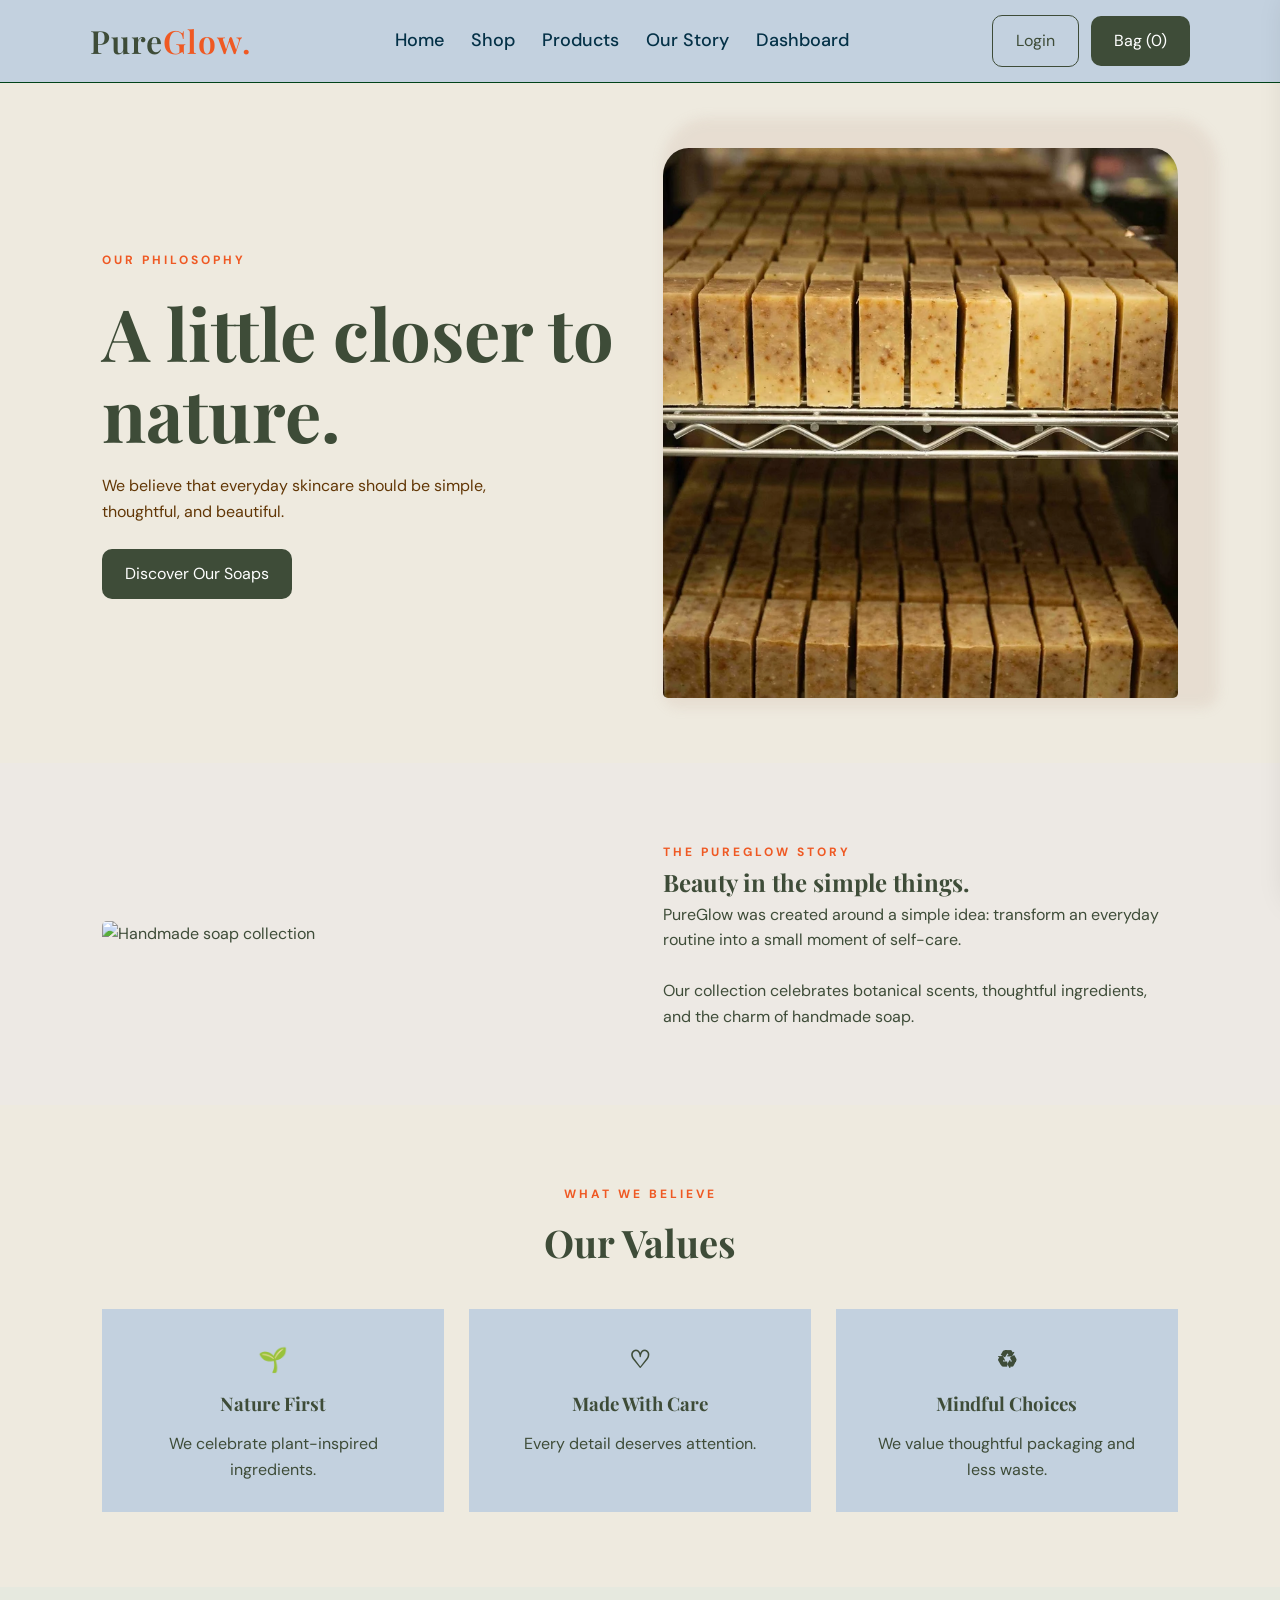
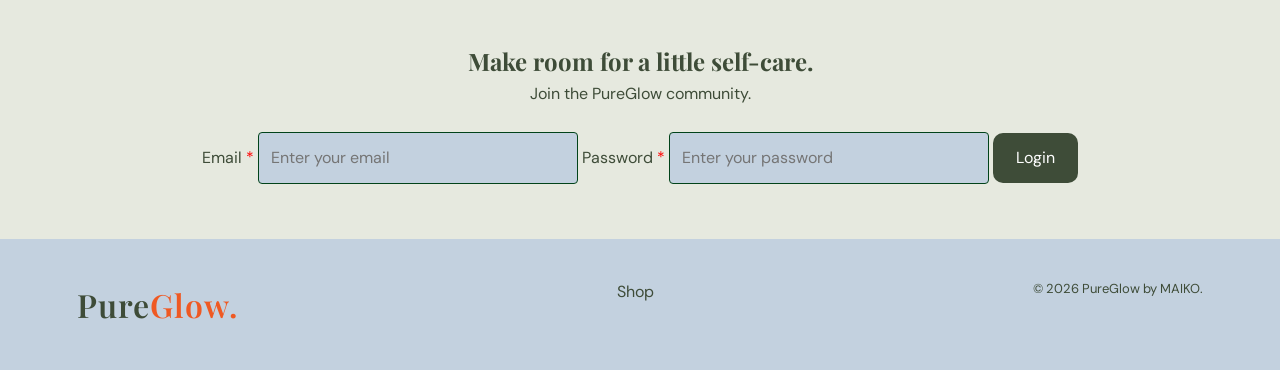
==== about.html @ c7225bb3 "Initial commit" ====
<!DOCTYPE html>
<html lang="en">
<head>
  <meta charset="UTF-8">
  <meta name="viewport" content="width=device-width, initial-scale=1.0">
  <title>Our Story | PureGlow</title>
  <link rel="stylesheet" href="style.css">
</head>
<body>

<header>
  <a class="logo" href="index.html">Pure<span>Glow.</span></a>
 
    <nav>
  <a href="index.html">Home</a>
  <a href="shop.html">Shop</a>
  <a href="product.html?id=0">Products</a>
  <a href="about.html">Our Story</a>
  <a href="dashboard.html">Dashboard</a>
</nav>
  
  <div class="nav-actions">
    <button class="btn btn-light" onclick="openLogin()">Login</button>
    <button class="btn" onclick="openCart()">Bag (<span id="cart-count">0</span>)</button>
  </div>
</header>

<main>
  <section class="hero">
    <div>
      <span class="eyebrow">OUR PHILOSOPHY</span>
      <h1>A little closer to nature.</h1>
      <p>We believe that everyday skincare should be simple, thoughtful, and beautiful.</p>
      <a class="btn" href="shop.html">Discover Our Soaps</a>
    </div>
    <img class="hero-image"
      src="the-1922-blend-bar-soap-los-poblanos-farm-shop-7573092.webp"
      alt="Natural skincare products">
  </section>

  <section class="section">
    <div class="story">
      <img src="https://images.unsplash.com/photo-1600857544200-b2f666a9a2ec?auto=format&fit=crop&w=800&q=85" alt="Handmade soap collection">
      <div>
        <span class="eyebrow">THE PUREGLOW STORY</span>
        <h2>Beauty in the simple things.</h2>
        <p>PureGlow was created around a simple idea: transform an everyday routine into a small moment of self-care.</p>
        <br>
        <p>Our collection celebrates botanical scents, thoughtful ingredients, and the charm of handmade soap.</p>
      </div>
    </div>
  </section>

  <section class="section" style="background:#eeeadf">
    <div class="section-heading">
      <span class="eyebrow">WHAT WE BELIEVE</span>
      <h2>Our Values</h2>
    </div>
    <div class="feature-grid">
      <div class="feature">
        <h2>🌱</h2>
        <h3>Nature First</h3>
        <p>We celebrate plant-inspired ingredients.</p>
      </div>
      <div class="feature">
        <h2>♡</h2>
        <h3>Made With Care</h3>
        <p>Every detail deserves attention.</p>
      </div>
      <div class="feature">
        <h2>♻</h2>
        <h3>Mindful Choices</h3>
        <p>We value thoughtful packaging and less waste.</p>
      </div>
    </div>
  </section>

  <section class="newsletter">
    <h2>Make room for a little self-care.</h2>
    <p>Join the PureGlow community.</p>
    <br>
    
<form id="login-form">
  <label for="login-email">
    Email <span style="color:red">*</span>
  </label>
  <input
    type="email"
    id="login-email"
    placeholder="Enter your email"
    required
  >

  <label for="login-password">
    Password <span style="color:red">*</span>
  </label>
  <input
    type="password"
    id="login-password"
    placeholder="Enter your password"
    required
  >

  <button type="submit" class="btn">Login</button>
</form>

  </section>
</main>

<footer>
  <a class="logo" href="index.html">Pure<span>Glow.</span></a>
  <a href="shop.html">Shop</a>
  <p>© 2026 PureGlow by MAIKO.</p>
</footer>

<div class="cart-panel" id="cart-panel">
  <button class="close" onclick="closeCart()">×</button>
  <h2>Your Shopping Bag</h2>
  <div id="cart-items"></div>
  <h3>Total: <span id="cart-total">$0.00</span></h3>
  <br>
  <button class="btn" onclick="checkout()">Checkout</button>
</div>

<div class="modal" id="login-modal">
  <div class="modal-content">
    <button class="close" onclick="closeLogin()">×</button>
    <h2>Welcome Back</h2>
    <form id="login-form">
      <input type="email" id="login-email" placeholder="Email" required>
      <input type="password" placeholder="Password" required>
      <button class="btn">Login</button>
    </form>
  </div>
</div>

<script src="script.js"></script>
</body>
</html>
---- style.css ----
@import url('https://fonts.googleapis.com/css2?family=DM+Sans:wght@400;500;600;700&family=Playfair+Display:wght@400;500;600;700&display=swap');

:root {
  --cream: #ede9e4;
  --beige: #1c1301;
  --sage: #ef5923;
  --dark: #3E4C38;
  --muted: #623706;
  --white: #c3d1df;
  --border: #014319;
  box-shadow: -4px 7px 3px 2px;
}

* {
  margin: 0;
  padding: 0;
  box-sizing: border-box;
}

body {
  font-family: 'DM Sans', sans-serif;
  background: var(--cream);
  color: var(--dark);
  line-height: 1.6;
}

h1, h2, h3, .logo {
  font-family: 'Playfair Display', serif;
}

a {
  text-decoration: none;
  color: inherit;
}

button, input, select {
  font: inherit;
}

button {
  cursor: pointer;
}

header {
  min-height: 78px;
  display: flex;
  align-items: center;
  justify-content: space-between;
  padding: 15px 7%;
  background: var(--white);
  border-bottom: 1px solid var(--border);
  position: sticky;
  top: 0;
  z-index: 20;
}

.logo {
  font-size: 32px;
  font-weight: 600;
  letter-spacing: 1px;
}

.logo span {
  color: var(--sage);
}

nav {
  display: flex;
  align-items: center;
  gap: 27px;
}

nav a {
  font-size: 18px;
  transition: color .3s;
  color: #043147;
  font-weight: 500;

}

nav a:hover, nav a.active {
  color: var(--sage);
}

.nav-actions {
  display: flex;
  gap: 12px;
  align-items: center;
  justify-self: start;
  border-radius: 18px;
 }

.btn {
  display: inline-block;
  background: var(--dark);
  color: white;
  padding: 12px 23px;
  border: 0;
  border-radius: 10px;
  transition: .3s;
}

.btn:hover {
  background: var(--sage);
  transform: translateY(-2px);
}

.btn-light {
  background: transparent;
  border: 1px solid var(--dark);
  color: var(--dark);
}

.hero {
  min-height: 590px;
  display: grid;
  grid-template-columns: 1fr 1fr;
  align-items: center;
  padding: 65px 8%;
  gap: 45px;
  background: #eeeadf;
}

.hero h1 {
  font-size: clamp(42px, 6vw, 72px);
  line-height: 1.12;
  margin: 20px 0;
}

.hero p {
  color: var(--muted);
  max-width: 440px;
  margin-bottom: 25px;
}

.hero-image {
  width: 100%;
  height: 550px;
  margin-right: 20px;
  object-fit: cover;
  border-radius: 5% 5% 5px 5px;
box-shadow: 20px -10px 12px 20px;
    color: #c6a2902b;
   }

.eyebrow {
  color: var(--sage);
  text-transform: uppercase;
  letter-spacing: 3px;
  font-size: 12px;
  font-weight: 700;
}

.section {
  padding: 75px 8%;
}

.section-heading {
  text-align: center;
  margin-bottom: 35px;
}

.section-heading h2 {
  font-size: 38px;
  margin: 8px 0;
}

.products-grid {
  display: grid;
  grid-template-columns: repeat(4, 1fr);
  gap: 24px;
}

.product-card {
  background: var(--white);
  overflow: hidden;
  transition: .3s;
}

.product-card:hover {
  transform: translateY(-7px);
  box-shadow: 0 12px 30px #29372c12;
}

.product-card img {
  width: 100%;
  height: 235px;
  object-fit: cover;
  background: var(--beige);
}

.product-info {
  padding: 17px;
}

.product-info h3 {
  font-size: 19px;
}

.product-info p {
  font-size: 13px;
  color: var(--muted);
}

.price {
  font-weight: 700;
  margin: 9px 0;
}

.product-tools {
  display: flex;
  justify-content: space-between;
  gap: 10px;
  margin-bottom: 25px;
  flex-wrap: wrap;
}

input, select {
  padding: 12px;
  border: 1px solid var(--border);
  background: var(--white);
  border-radius: 4px;
  min-width: 180px;
}

.feature-grid {
  display: grid;
  grid-template-columns: repeat(3, 1fr);
  gap: 25px;
}

.feature {
  background: var(--white);
  padding: 30px;
  text-align: center;
}

.feature h3 {
  margin: 12px 0;
}

.story {
  display: grid;
  grid-template-columns: 1fr 1fr;
  gap: 45px;
  align-items: center;
}

.story img {
  width: 100%;
  border-radius: 5px;
}

.newsletter {
  background: #e6e9df;
  padding: 55px 20px;
  text-align: center;
}

.newsletter input {
  width: min(320px, 65%);
}

footer {
  background: var(--dark);
  color: var(--dark);
  padding: 40px 6%;
  display: flex;
  justify-content: space-between;
  gap: 20px;
  flex-wrap: wrap;
  background-color: var(--white);
}

footer p {
  color: var(--dark);
  font-size: 13px;
  
}

footer a {
  margin-right: 10px;
}

.cart-panel {
  position: fixed;
  top: 0;
  right: -420px;
  width: min(400px, 100%);
  height: 100vh;
  overflow-y: auto;
  background: rgb(2, 78, 25);
  z-index: 50;
  padding: 28px;
  box-shadow: -10px 0 30px #0002;
  transition: .35s;
}

.cart-panel.open {
  right: 0;
}

.cart-item {
  display: flex;
  justify-content: space-between;
  padding: 14px 0;
  border-bottom: 1px solid var(--border);
  gap: 10px;
}

.modal {
  display: none;
  position: fixed;
  inset: 0;
  background: #0008;
  z-index: 60;
  justify-content: center;
  align-items: center;
  padding: 20px;
}

.modal.open {
  display: flex;
}

.modal-content {
  background: var(--white);
  padding: 35px;
  width: min(400px, 100%);
  position: relative;
  border-radius: 7px;
}

.modal-content input {
  width: 100%;
  margin: 9px 0;
}

.close {
  position: absolute;
  top: 12px;
  right: 17px;
  font-size: 25px;
  border: 0;
  background: none;
}

.stats {
  display: grid;
  grid-template-columns: repeat(3, 1fr);
  gap: 30px;
  margin: 30px 0;
}

.stat-card {
  background: rgb(26, 56, 32);
  padding: 25px;
  border-radius: 5px;
  color: #e6e9df;
}

.stat-card h2 {
  font-size: 30px;
  color: var(--sage);
}

.chart {
  background: white;
  padding: 30px;
  height: 320px;
  display: flex;
  align-items: end;
  justify-content: space-around;
  gap: 12px;
  border-radius: 5px;
}

.chart-column {
  display: flex;
  flex-direction: column;
  align-items: center;
  justify-content: end;
  height: 100%;
  flex: 1;
  gap: 10px;
  }

.bar {
  width: min(45px, 90%);
  background: var(--sage);
  border-radius: 5px 5px 0 0;
  animation: grow 1.1s ease-out;
  transition: background .3s;
}

.bar:hover {
  background: var(--dark);
}

.chart-column small {
  font-size: 16px;
  font-weight: 300;
}

@keyframes grow {
  from { height: 0; }
}

@keyframes float {
  0%, 100% { transform: translateY(0); }
  50% { transform: translateY(-10px); }
}

.fade-in {
  animation: fade .8s ease both;
}

@keyframes fade {
  from { opacity: 0; transform: translateY(20px); }
  to { opacity: 1; transform: translateY(0); }
}

@media(max-width: 900px) {
  nav { gap: 12px; }
  .products-grid { grid-template-columns: repeat(2, 1fr); }
  .hero { grid-template-columns: 1fr; }
  .hero-image { height: 350px; }
}

@media(max-width: 600px) {
  header { flex-wrap: wrap; gap: 15px; }
  nav { order: 3; width: 100%; overflow-x: auto; padding: 5px 0; }
  .nav-actions { margin-left: auto; }
  .hero { padding: 45px 6%; }
  .section { padding: 50px 6%; }
  .products-grid { grid-template-columns: 1fr 1fr; gap: 12px; }
  .product-card img { height: 160px; }
  .product-info { padding: 10px; }
  .feature-grid, .story, .stats { grid-template-columns: 1fr; }
  .section-heading h2 { font-size: 30px; }
  footer { flex-direction: column; }
}

@media(max-width: 370px) {
  .products-grid { grid-template-columns: 1fr; }
}
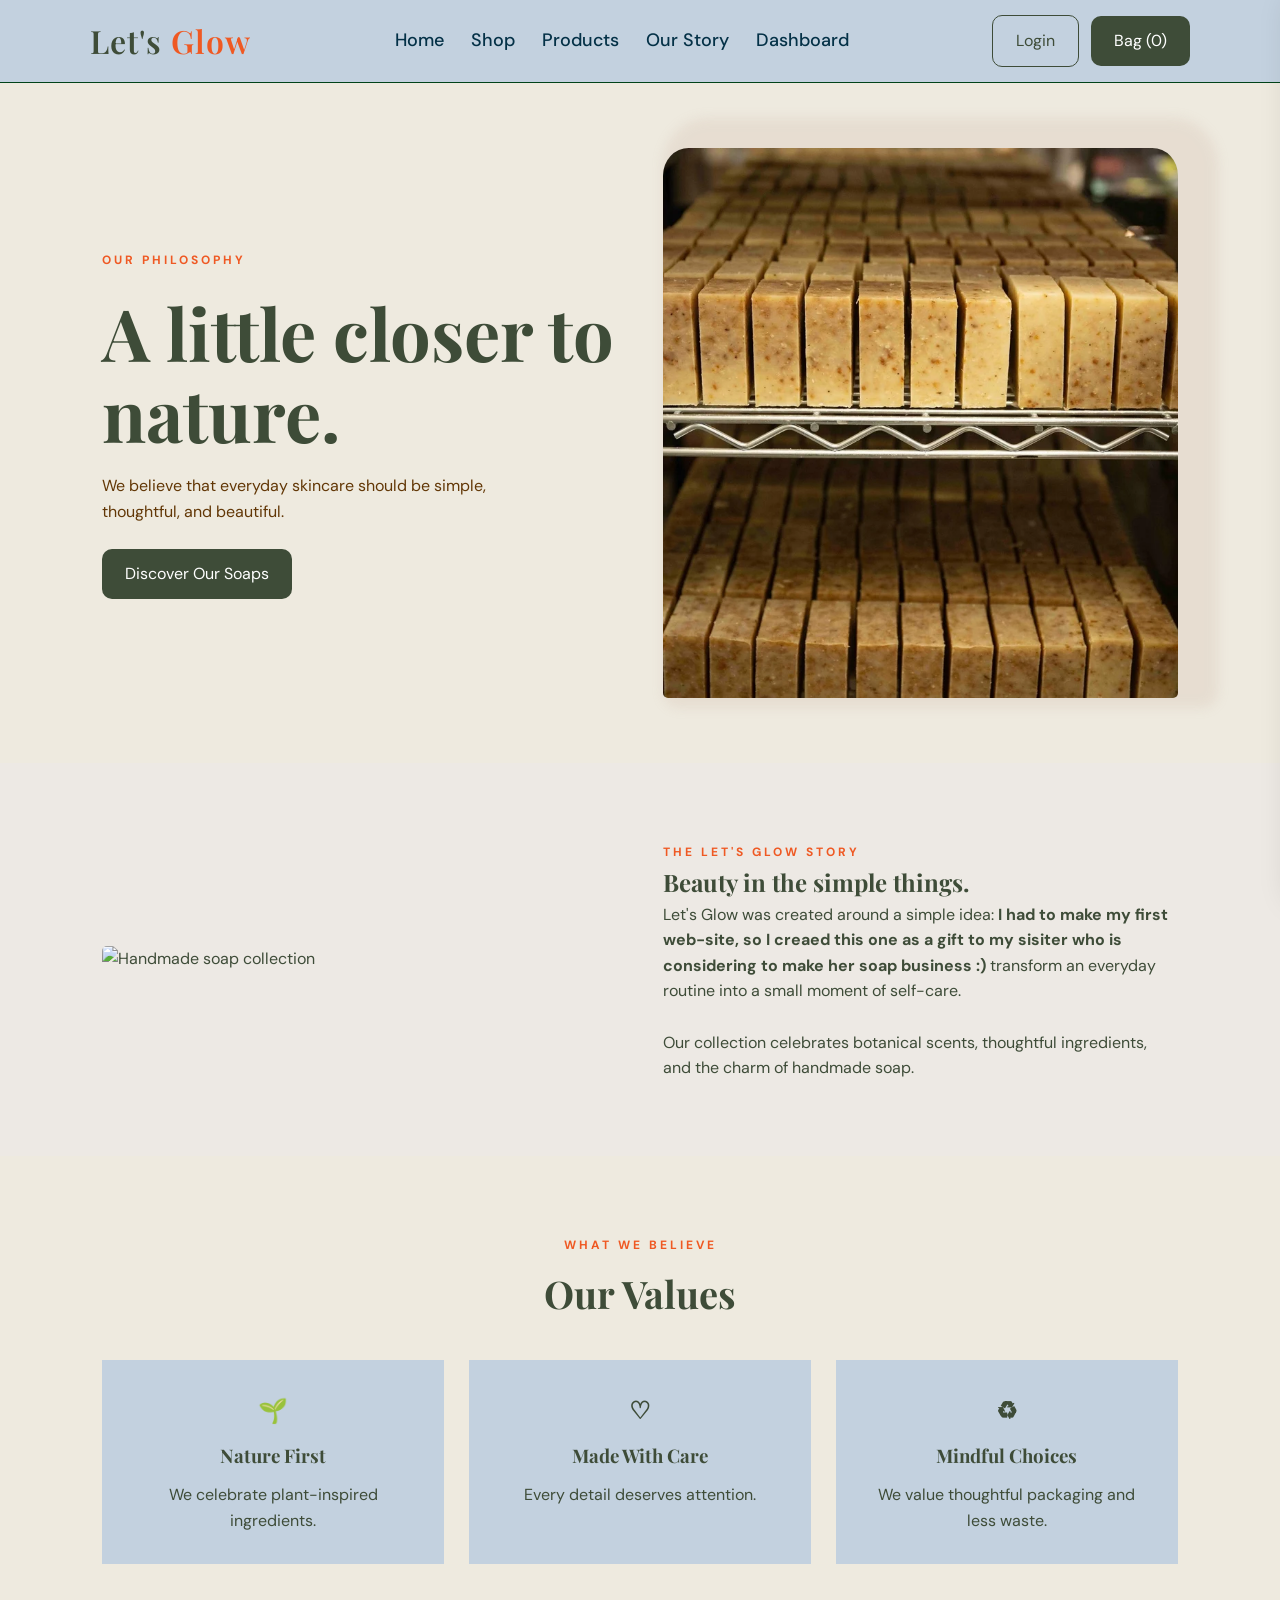
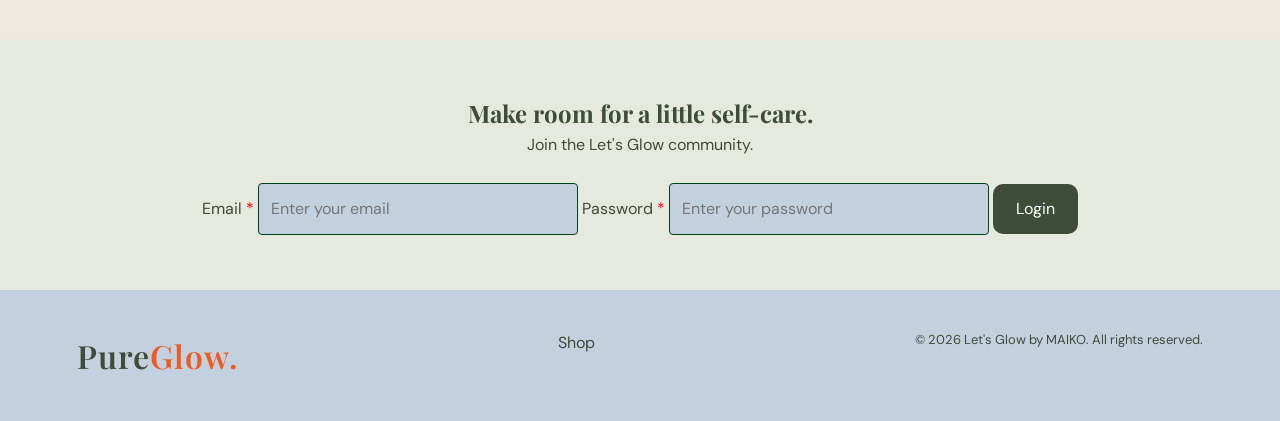
==== commit 542445fb: "Update about.html" ====
--- a/about.html
+++ b/about.html
@@ -4,13 +4,13 @@
 <head>
   <meta charset="UTF-8">
   <meta name="viewport" content="width=device-width, initial-scale=1.0">
-  <title>Our Story | PureGlow</title>
+  <title>Our Story | Let's Glow</title>
   <link rel="stylesheet" href="style.css">
 </head>
 <body>
 
 <header>
-  <a class="logo" href="index.html">Pure<span>Glow.</span></a>
+  <a class="logo" href="index.html">Let's <span>Glow</span></a>
  
     <nav>
   <a href="index.html">Home</a>
@@ -43,9 +43,9 @@
     <div class="story">
       <img src="https://images.unsplash.com/photo-1600857544200-b2f666a9a2ec?auto=format&fit=crop&w=800&q=85" alt="Handmade soap collection">
       <div>
-        <span class="eyebrow">THE PUREGLOW STORY</span>
+        <span class="eyebrow">THE Let's GLOW STORY</span>
         <h2>Beauty in the simple things.</h2>
-        <p>PureGlow was created around a simple idea: transform an everyday routine into a small moment of self-care.</p>
+        <p>Let's Glow was created around a simple idea: <strong>I had to make my first web-site, so I creaed this one as a gift to my sisiter who is considering to make her soap business :) </strong> transform an everyday routine into a small moment of self-care.</p>
         <br>
         <p>Our collection celebrates botanical scents, thoughtful ingredients, and the charm of handmade soap.</p>
       </div>
@@ -78,7 +78,7 @@
 
   <section class="newsletter">
     <h2>Make room for a little self-care.</h2>
-    <p>Join the PureGlow community.</p>
+    <p>Join the Let's Glow community.</p>
     <br>
     
 <form id="login-form">
@@ -111,7 +111,7 @@
 <footer>
   <a class="logo" href="index.html">Pure<span>Glow.</span></a>
   <a href="shop.html">Shop</a>
-  <p>© 2026 PureGlow by MAIKO.</p>
+   <p>© 2026 Let's Glow by MAIKO. All rights reserved.</p>
 </footer>
 
 <div class="cart-panel" id="cart-panel">
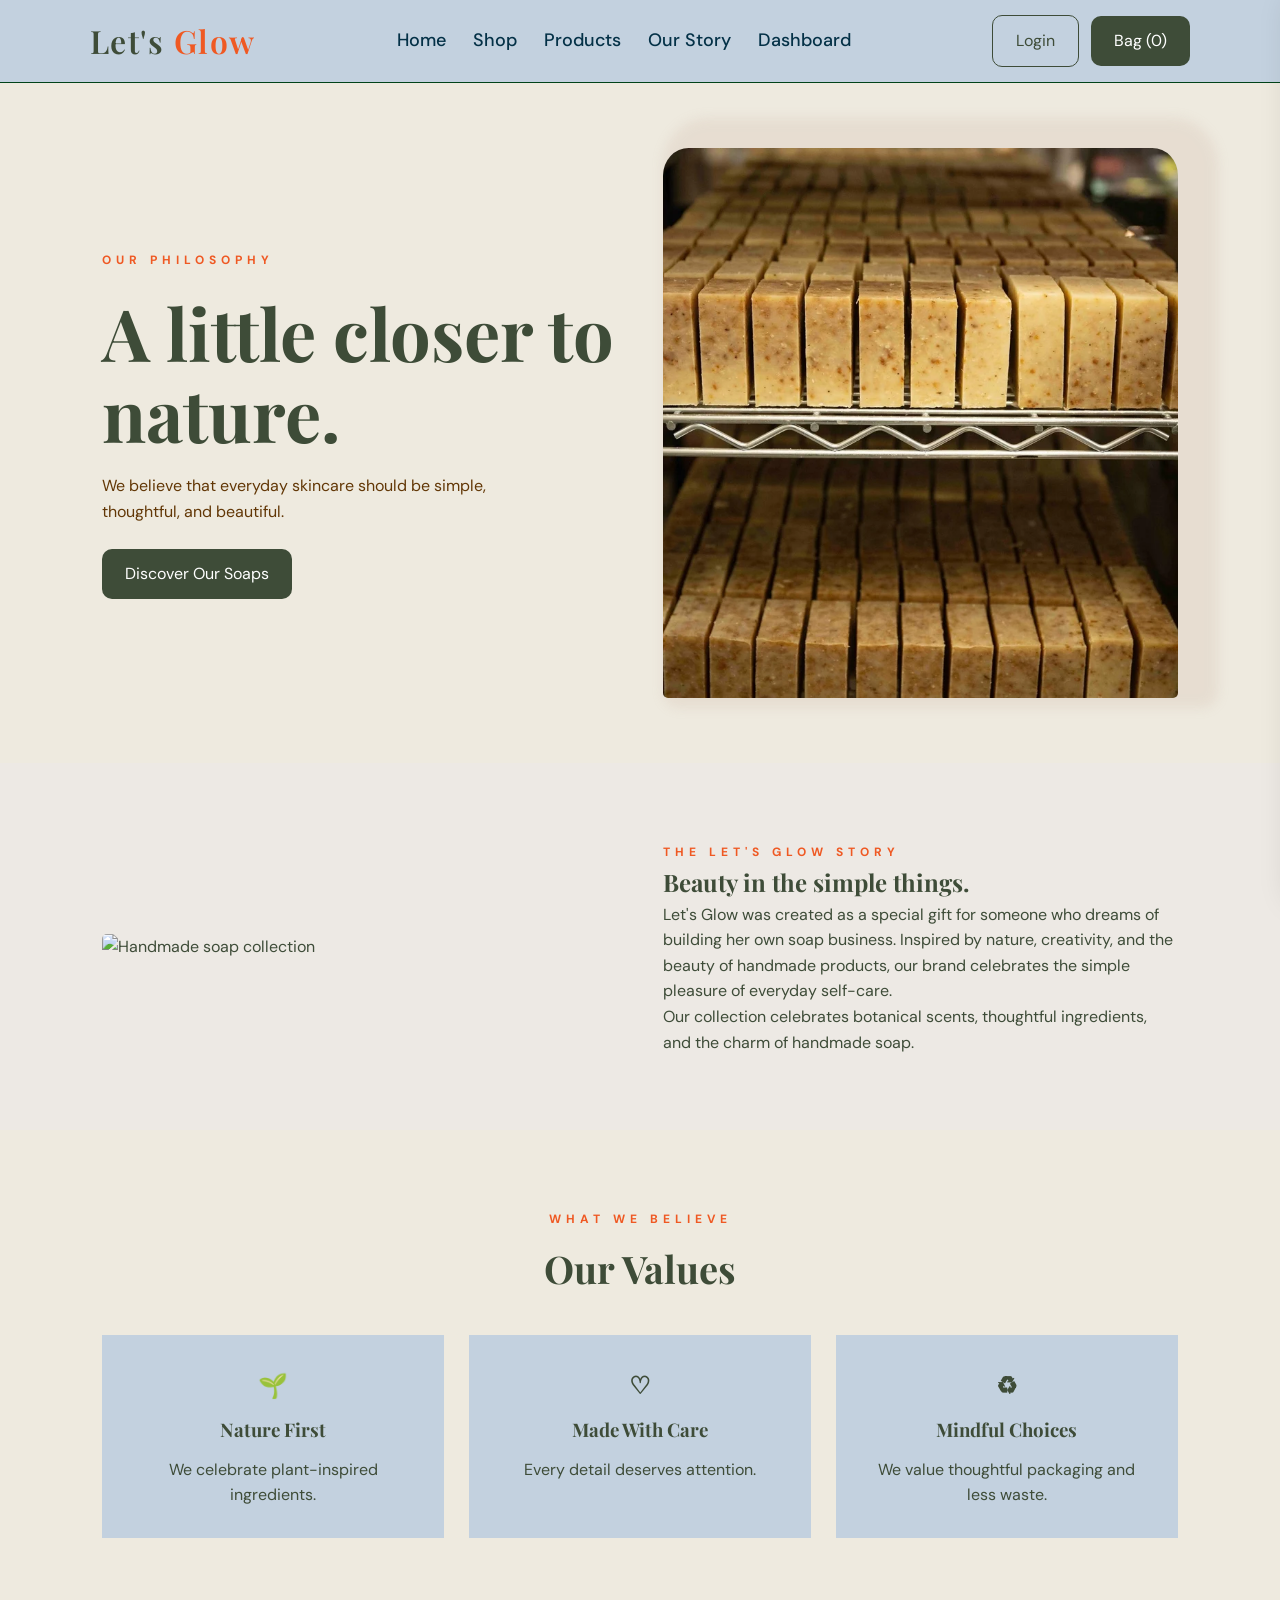
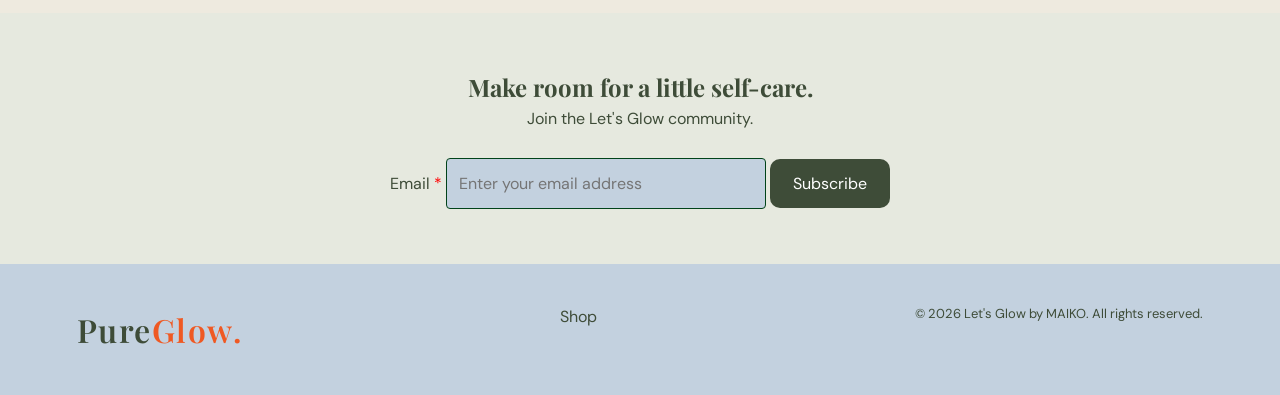
==== commit 6b9f659f: "Update about.html" ====
--- a/about.html
+++ b/about.html
@@ -45,8 +45,7 @@
       <div>
         <span class="eyebrow">THE Let's GLOW STORY</span>
         <h2>Beauty in the simple things.</h2>
-        <p>Let's Glow was created around a simple idea: <strong>I had to make my first web-site, so I creaed this one as a gift to my sisiter who is considering to make her soap business :) </strong> transform an everyday routine into a small moment of self-care.</p>
-        <br>
+        <p>Let's Glow was created as a special gift for someone who dreams of building her own soap business. Inspired by nature, creativity, and the beauty of handmade products, our brand celebrates the simple pleasure of everyday self-care.<br>
         <p>Our collection celebrates botanical scents, thoughtful ingredients, and the charm of handmade soap.</p>
       </div>
     </div>
@@ -81,29 +80,24 @@
     <p>Join the Let's Glow community.</p>
     <br>
     
-<form id="login-form">
-  <label for="login-email">
+
+<form id="subscription-form">
+  <label for="email">
     Email <span style="color:red">*</span>
   </label>
+
   <input
     type="email"
-    id="login-email"
-    placeholder="Enter your email"
+    id="email"
+    placeholder="Enter your email address"
     required
   >
 
-  <label for="login-password">
-    Password <span style="color:red">*</span>
-  </label>
-  <input
-    type="password"
-    id="login-password"
-    placeholder="Enter your password"
-    required
-  >
+  <button type="submit" class="btn">
+    Subscribe
+  </button>
+</form>
 
-  <button type="submit" class="btn">Login</button>
-</form>
 
   </section>
 </main>
--- a/style.css
+++ b/style.css
@@ -58,7 +58,7 @@
 .logo {
   font-size: 32px;
   font-weight: 600;
-  letter-spacing: 1px;
+  letter-spacing: 1.5px;
 }
 
 .logo span {
@@ -147,7 +147,7 @@
 .eyebrow {
   color: var(--sage);
   text-transform: uppercase;
-  letter-spacing: 3px;
+  letter-spacing:5px;
   font-size: 12px;
   font-weight: 700;
 }
@@ -162,8 +162,8 @@
 }
 
 .section-heading h2 {
-  font-size: 38px;
-  margin: 8px 0;
+font-size: 38px;
+margin: 8px 0;
 }
 
 .products-grid {
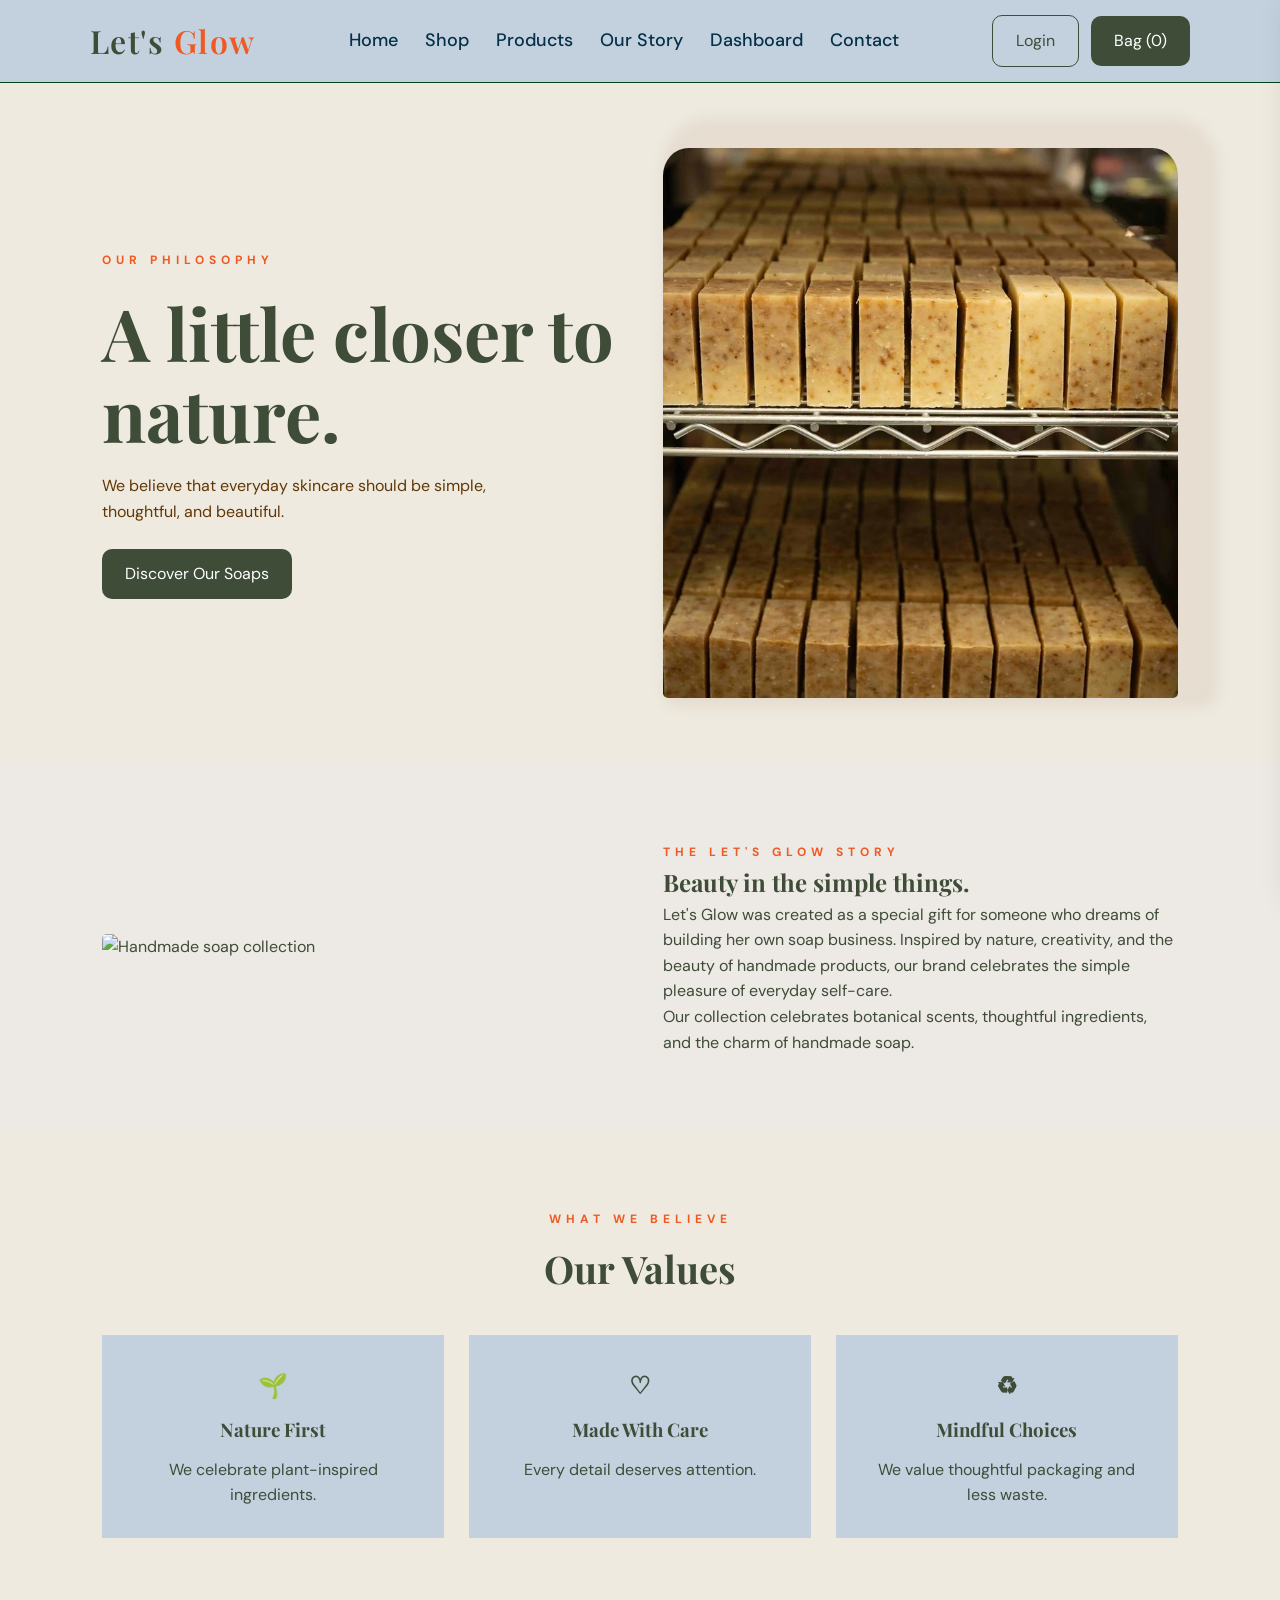
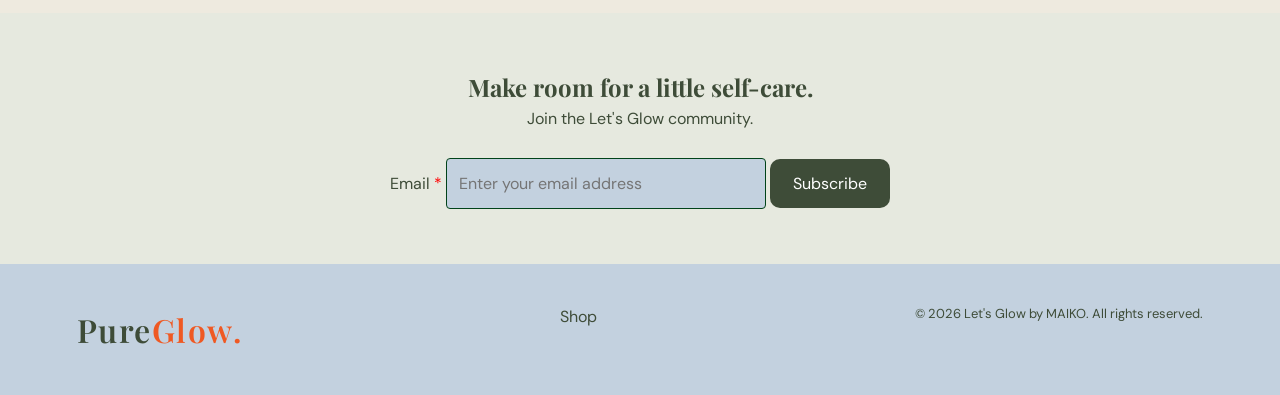
==== commit 573d7cee: "Update about.html" ====
--- a/about.html
+++ b/about.html
@@ -18,6 +18,7 @@
   <a href="product.html?id=0">Products</a>
   <a href="about.html">Our Story</a>
   <a href="dashboard.html">Dashboard</a>
+  <a href="contact.html">Contact</a>
 </nav>
   
   <div class="nav-actions">
@@ -129,6 +130,6 @@
   </div>
 </div>
 
-<script src="script.js"></script>
+
 </body>
 </html>
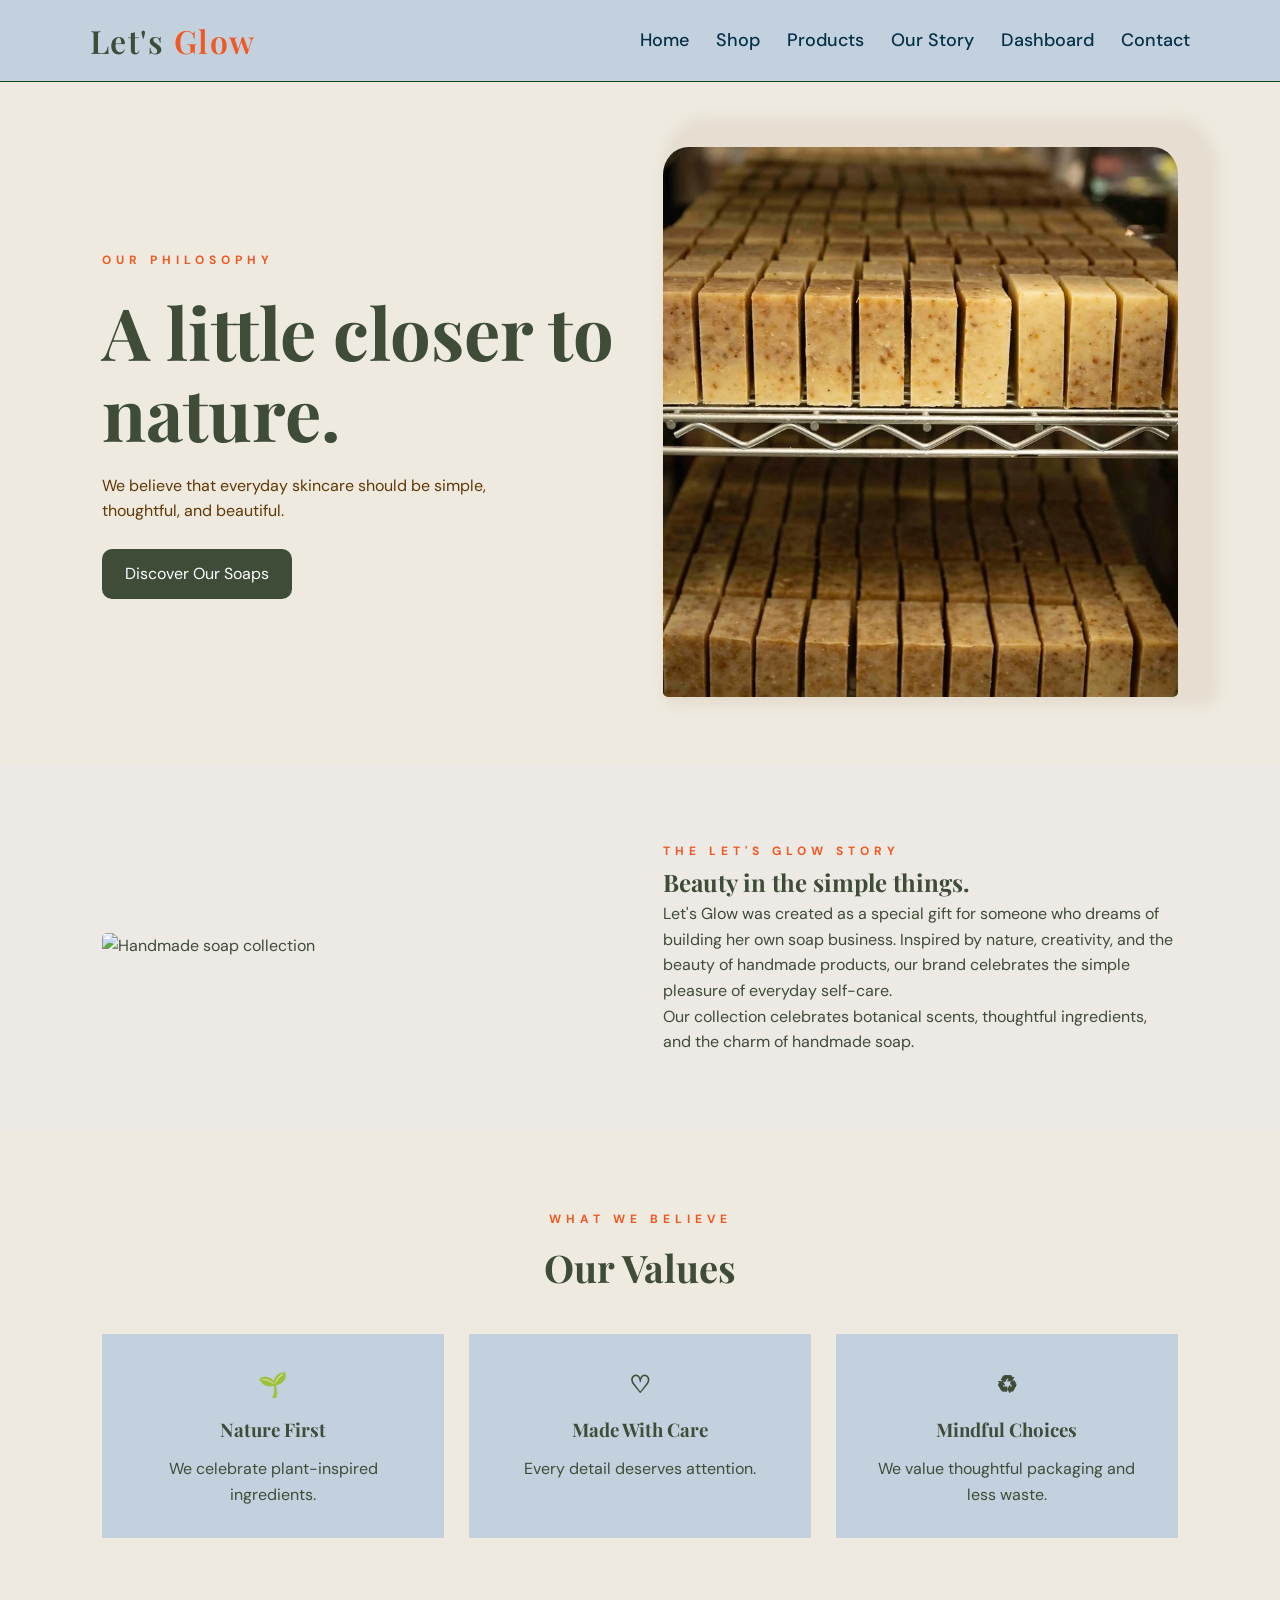
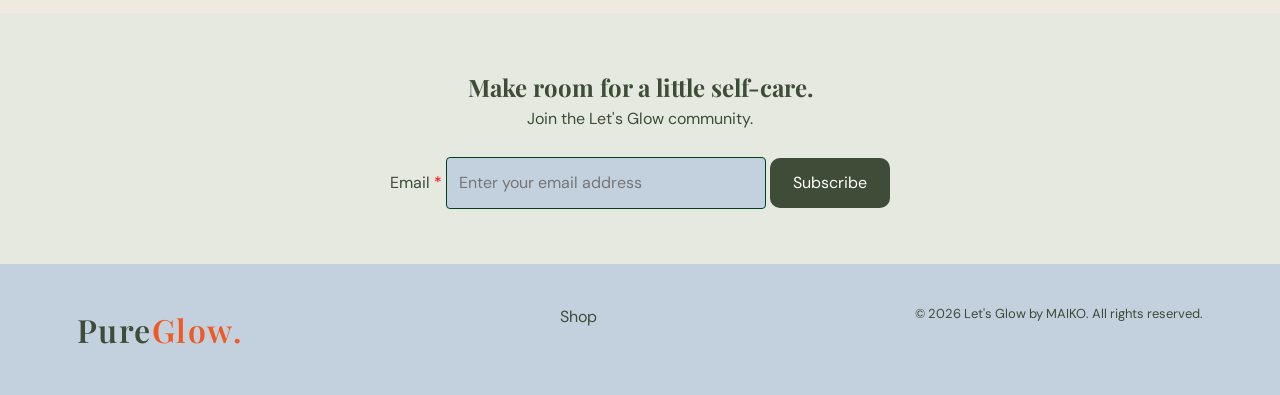
==== commit c759fd0d: "Update about.html" ====
--- a/about.html
+++ b/about.html
@@ -21,10 +21,7 @@
   <a href="contact.html">Contact</a>
 </nav>
   
-  <div class="nav-actions">
-    <button class="btn btn-light" onclick="openLogin()">Login</button>
-    <button class="btn" onclick="openCart()">Bag (<span id="cart-count">0</span>)</button>
-  </div>
+  
 </header>
 
 <main>
@@ -109,27 +106,5 @@
    <p>© 2026 Let's Glow by MAIKO. All rights reserved.</p>
 </footer>
 
-<div class="cart-panel" id="cart-panel">
-  <button class="close" onclick="closeCart()">×</button>
-  <h2>Your Shopping Bag</h2>
-  <div id="cart-items"></div>
-  <h3>Total: <span id="cart-total">$0.00</span></h3>
-  <br>
-  <button class="btn" onclick="checkout()">Checkout</button>
-</div>
-
-<div class="modal" id="login-modal">
-  <div class="modal-content">
-    <button class="close" onclick="closeLogin()">×</button>
-    <h2>Welcome Back</h2>
-    <form id="login-form">
-      <input type="email" id="login-email" placeholder="Email" required>
-      <input type="password" placeholder="Password" required>
-      <button class="btn">Login</button>
-    </form>
-  </div>
-</div>
-
-
 </body>
 </html>
--- a/style.css
+++ b/style.css
@@ -1,5 +1,9 @@
 
 @import url('https://fonts.googleapis.com/css2?family=DM+Sans:wght@400;500;600;700&family=Playfair+Display:wght@400;500;600;700&display=swap');
+
+/* ===================================
+   ROOT - COLORS
+=================================== */
 
 :root {
   --cream: #ede9e4;
@@ -9,8 +13,11 @@
   --muted: #623706;
   --white: #c3d1df;
   --border: #014319;
-  box-shadow: -4px 7px 3px 2px;
-}
+}
+
+/* ===================================
+   GENERAL STYLES
+=================================== */
 
 * {
   margin: 0;
@@ -41,6 +48,10 @@
 button {
   cursor: pointer;
 }
+
+/* ===================================
+   HEADER AND NAVIGATION
+=================================== */
 
 header {
   min-height: 78px;
@@ -76,10 +87,10 @@
   transition: color .3s;
   color: #043147;
   font-weight: 500;
-
-}
-
-nav a:hover, nav a.active {
+}
+
+nav a:hover,
+nav a.active {
   color: var(--sage);
 }
 
@@ -87,9 +98,11 @@
   display: flex;
   gap: 12px;
   align-items: center;
-  justify-self: start;
-  border-radius: 18px;
- }
+}
+
+/* ===================================
+   BUTTONS
+=================================== */
 
 .btn {
   display: inline-block;
@@ -112,6 +125,10 @@
   color: var(--dark);
 }
 
+/* ===================================
+   HERO SECTION
+=================================== */
+
 .hero {
   min-height: 590px;
   display: grid;
@@ -140,14 +157,17 @@
   margin-right: 20px;
   object-fit: cover;
   border-radius: 5% 5% 5px 5px;
-box-shadow: 20px -10px 12px 20px;
-    color: #c6a2902b;
-   }
+  box-shadow: 20px -10px 12px 20px #c6a2902b;
+}
+
+/* ===================================
+   TEXT AND SECTIONS
+=================================== */
 
 .eyebrow {
   color: var(--sage);
   text-transform: uppercase;
-  letter-spacing:5px;
+  letter-spacing: 5px;
   font-size: 12px;
   font-weight: 700;
 }
@@ -162,13 +182,17 @@
 }
 
 .section-heading h2 {
-font-size: 38px;
-margin: 8px 0;
-}
+  font-size: 38px;
+  margin: 8px 0;
+}
+
+/* ===================================
+   PRODUCT GRID
+=================================== */
 
 .products-grid {
   display: grid;
-  grid-template-columns: repeat(4, 1fr);
+  grid-template-columns: repeat(3, 1fr);
   gap: 24px;
 }
 
@@ -208,6 +232,10 @@
   margin: 9px 0;
 }
 
+/* ===================================
+   PRODUCT TOOLS
+=================================== */
+
 .product-tools {
   display: flex;
   justify-content: space-between;
@@ -216,7 +244,8 @@
   flex-wrap: wrap;
 }
 
-input, select {
+input,
+select {
   padding: 12px;
   border: 1px solid var(--border);
   background: var(--white);
@@ -224,6 +253,10 @@
   min-width: 180px;
 }
 
+/* ===================================
+   FEATURES
+=================================== */
+
 .feature-grid {
   display: grid;
   grid-template-columns: repeat(3, 1fr);
@@ -239,6 +272,10 @@
 .feature h3 {
   margin: 12px 0;
 }
+
+/* ===================================
+   STORY SECTION
+=================================== */
 
 .story {
   display: grid;
@@ -252,6 +289,10 @@
   border-radius: 5px;
 }
 
+/* ===================================
+   NEWSLETTER
+=================================== */
+
 .newsletter {
   background: #e6e9df;
   padding: 55px 20px;
@@ -262,89 +303,32 @@
   width: min(320px, 65%);
 }
 
+/* ===================================
+   FOOTER
+=================================== */
+
 footer {
-  background: var(--dark);
+  background: var(--white);
   color: var(--dark);
   padding: 40px 6%;
   display: flex;
   justify-content: space-between;
   gap: 20px;
   flex-wrap: wrap;
-  background-color: var(--white);
 }
 
 footer p {
   color: var(--dark);
   font-size: 13px;
-  
 }
 
 footer a {
   margin-right: 10px;
 }
 
-.cart-panel {
-  position: fixed;
-  top: 0;
-  right: -420px;
-  width: min(400px, 100%);
-  height: 100vh;
-  overflow-y: auto;
-  background: rgb(2, 78, 25);
-  z-index: 50;
-  padding: 28px;
-  box-shadow: -10px 0 30px #0002;
-  transition: .35s;
-}
-
-.cart-panel.open {
-  right: 0;
-}
-
-.cart-item {
-  display: flex;
-  justify-content: space-between;
-  padding: 14px 0;
-  border-bottom: 1px solid var(--border);
-  gap: 10px;
-}
-
-.modal {
-  display: none;
-  position: fixed;
-  inset: 0;
-  background: #0008;
-  z-index: 60;
-  justify-content: center;
-  align-items: center;
-  padding: 20px;
-}
-
-.modal.open {
-  display: flex;
-}
-
-.modal-content {
-  background: var(--white);
-  padding: 35px;
-  width: min(400px, 100%);
-  position: relative;
-  border-radius: 7px;
-}
-
-.modal-content input {
-  width: 100%;
-  margin: 9px 0;
-}
-
-.close {
-  position: absolute;
-  top: 12px;
-  right: 17px;
-  font-size: 25px;
-  border: 0;
-  background: none;
-}
+/* ===================================
+   DASHBOARD
+=================================== */
 
 .stats {
   display: grid;
@@ -366,7 +350,7 @@
 }
 
 .chart {
-  background: white;
+  background: rgb(245, 236, 236);
   padding: 30px;
   height: 320px;
   display: flex;
@@ -384,7 +368,7 @@
   height: 100%;
   flex: 1;
   gap: 10px;
-  }
+}
 
 .bar {
   width: min(45px, 90%);
@@ -403,13 +387,24 @@
   font-weight: 300;
 }
 
+/* ===================================
+   ANIMATIONS
+=================================== */
+
 @keyframes grow {
-  from { height: 0; }
+  from {
+    height: 0;
+  }
 }
 
 @keyframes float {
-  0%, 100% { transform: translateY(0); }
-  50% { transform: translateY(-10px); }
+  0%, 100% {
+    transform: translateY(0);
+  }
+
+  50% {
+    transform: translateY(-10px);
+  }
 }
 
 .fade-in {
@@ -417,31 +412,152 @@
 }
 
 @keyframes fade {
-  from { opacity: 0; transform: translateY(20px); }
-  to { opacity: 1; transform: translateY(0); }
-}
-
-@media(max-width: 900px) {
-  nav { gap: 12px; }
-  .products-grid { grid-template-columns: repeat(2, 1fr); }
-  .hero { grid-template-columns: 1fr; }
-  .hero-image { height: 350px; }
-}
-
-@media(max-width: 600px) {
-  header { flex-wrap: wrap; gap: 15px; }
-  nav { order: 3; width: 100%; overflow-x: auto; padding: 5px 0; }
-  .nav-actions { margin-left: auto; }
-  .hero { padding: 45px 6%; }
-  .section { padding: 50px 6%; }
-  .products-grid { grid-template-columns: 1fr 1fr; gap: 12px; }
-  .product-card img { height: 160px; }
-  .product-info { padding: 10px; }
-  .feature-grid, .story, .stats { grid-template-columns: 1fr; }
-  .section-heading h2 { font-size: 30px; }
-  footer { flex-direction: column; }
-}
-
-@media(max-width: 370px) {
-  .products-grid { grid-template-columns: 1fr; }
-}
+  from {
+    opacity: 0;
+    transform: translateY(20px);
+  }
+
+  to {
+    opacity: 1;
+    transform: translateY(0);
+  }
+}
+
+/* ===================================
+   RESPONSIVE DESIGN
+=================================== */
+
+@media (max-width: 900px) {
+
+  nav {
+    gap: 12px;
+  }
+
+  .products-grid {
+    grid-template-columns: repeat(2, 1fr);
+  }
+
+  .hero {
+    grid-template-columns: 1fr;
+  }
+
+  .hero-image {
+    height: 350px;
+  }
+}
+
+/* ===================================
+   MOBILE SCREEN
+=================================== */
+
+@media (max-width: 600px) {
+
+  header {
+    flex-wrap: wrap;
+    gap: 15px;
+  }
+
+  nav {
+    order: 3;
+    width: 100%;
+    overflow-x: auto;
+    padding: 5px 0;
+  }
+
+  .hero {
+    padding: 45px 6%;
+  }
+
+  .section {
+    padding: 50px 6%;
+  }
+
+  .products-grid {
+    grid-template-columns: repeat(2, 1fr);
+    gap: 12px;
+  }
+
+  .product-card img {
+    height: 160px;
+  }
+
+  .product-info {
+    padding: 10px;
+  }
+
+  .feature-grid,
+  .story,
+  .stats {
+    grid-template-columns: 1fr;
+  }
+
+  .section-heading h2 {
+    font-size: 30px;
+  }
+
+  footer {
+    flex-direction: column;
+  }
+}
+
+/* BURGER MENU */
+
+.menu-toggle {
+  display: none;
+  background: var(--dark);
+  color: white;
+  border: none;
+  padding: 8px 13px;
+  font-size: 24px;
+  border-radius: 5px;
+}
+
+@media (max-width: 600px) {
+
+  header {
+    position: sticky;
+    flex-wrap: wrap;
+  }
+
+  .menu-toggle {
+    display: block;
+  }
+
+  nav {
+    display: none;
+    width: 100%;
+    flex-direction: column;
+    align-items: flex-start;
+    gap: 15px;
+    order: 3;
+    padding: 15px 0;
+  }
+
+  nav.active {
+    display: flex;
+  }
+}
+.contact-form {
+  max-width: 550px;
+  margin: 0 auto;
+  display: flex;
+  flex-direction: column;
+  gap: 12px;
+}
+
+.contact-form input,
+.contact-form textarea {
+  width: 100%;
+  padding: 14px;
+  border: 1px solid var(--border);
+  border-radius: 5px;
+  background: var(--white);
+}
+
+.contact-form textarea {
+  resize: vertical;
+}
+
+.contact-form button {
+  align-self: flex-start;
+}
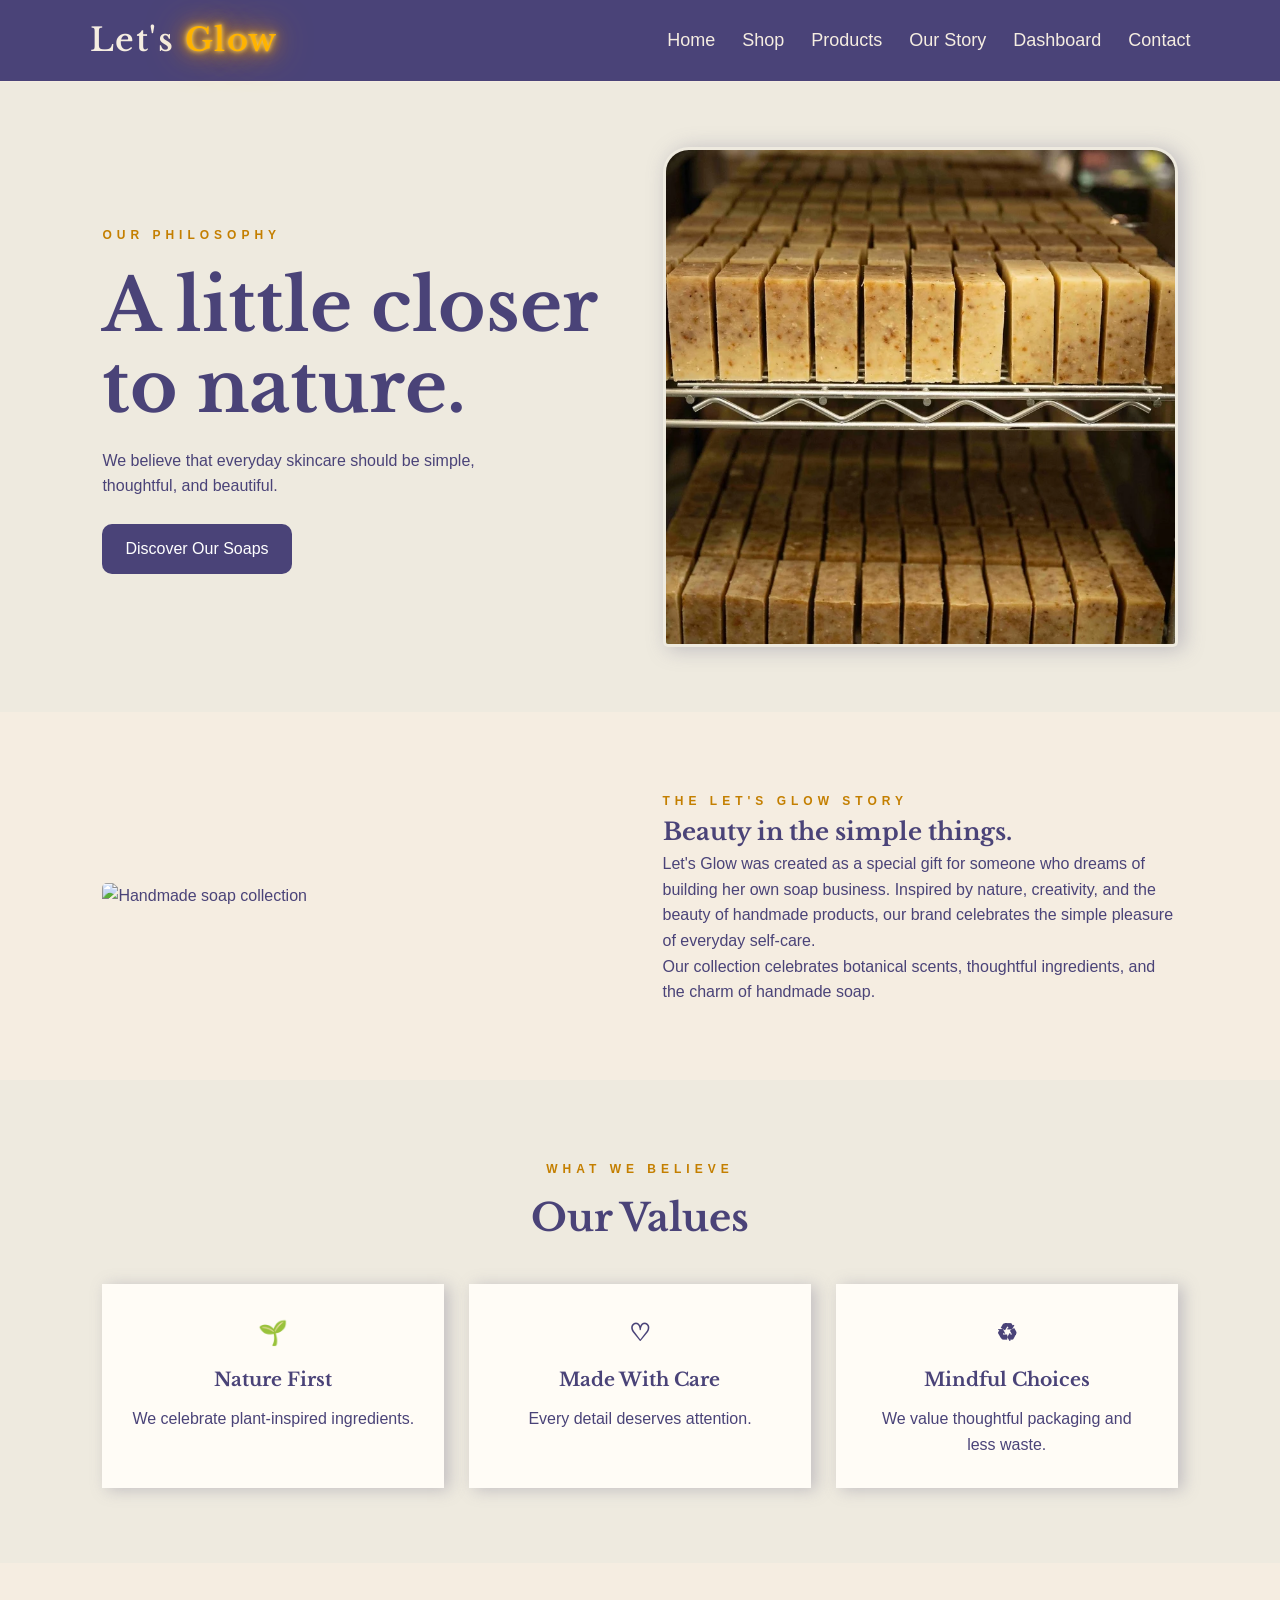
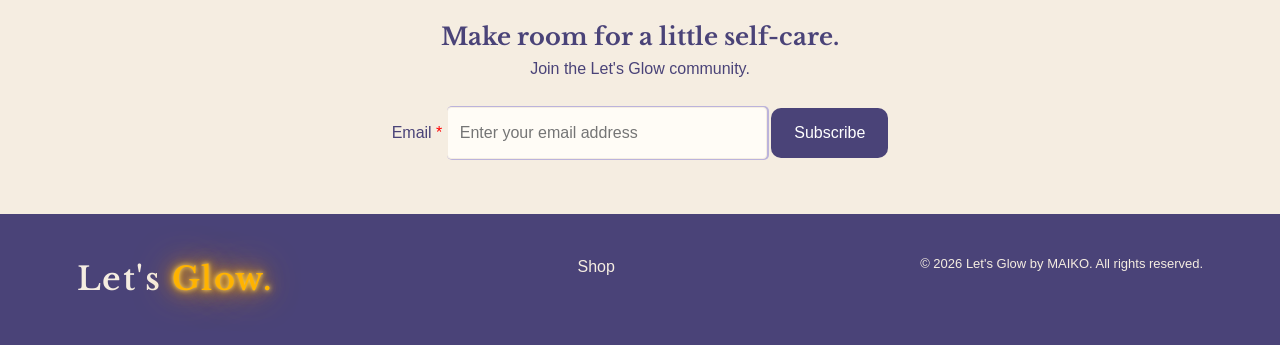
==== commit 129d8163: "." ====
--- a/about.html
+++ b/about.html
@@ -101,7 +101,7 @@
 </main>
 
 <footer>
-  <a class="logo" href="index.html">Pure<span>Glow.</span></a>
+  <a class="logo" href="index.html">Let's <span>Glow.</span></a>
   <a href="shop.html">Shop</a>
    <p>© 2026 Let's Glow by MAIKO. All rights reserved.</p>
 </footer>
--- a/style.css
+++ b/style.css
@@ -1,23 +1,20 @@
-
-@import url('https://fonts.googleapis.com/css2?family=DM+Sans:wght@400;500;600;700&family=Playfair+Display:wght@400;500;600;700&display=swap');
-
-/* ===================================
-   ROOT - COLORS
-=================================== */
+@import url('https://fonts.googleapis.com/css2?family=Libre+Baskerville:ital,wght@0,400..700;1,400..700&display=swap');
+
+
 
 :root {
-  --cream: #ede9e4;
-  --beige: #1c1301;
-  --sage: #ef5923;
-  --dark: #3E4C38;
-  --muted: #623706;
-  --white: #c3d1df;
-  --border: #014319;
-}
-
-/* ===================================
-   GENERAL STYLES
-=================================== */
+  --cream:  #F5EDE1;
+  --hero-bg: #EEEADF;
+  --dark:   #4A4378;   /* deep purple: text, buttons */
+  --muted:  #BBB3DB;   /* lavender: header */
+  --gold:   #C47F00;   /* accent */
+  --white:  #FFFCF6;
+  --border: #F5EDE1;
+  --nav:    #043147;
+  --shadow: rgba(113, 109, 138, 0.35);
+  --page-padding: 8%;
+}
+
 
 * {
   margin: 0;
@@ -32,26 +29,14 @@
   line-height: 1.6;
 }
 
-h1, h2, h3, .logo {
-  font-family: 'Playfair Display', serif;
-}
-
-a {
-  text-decoration: none;
-  color: inherit;
-}
-
-button, input, select {
-  font: inherit;
-}
-
-button {
-  cursor: pointer;
-}
-
-/* ===================================
-   HEADER AND NAVIGATION
-=================================== */
+h1, h2, h3, .logo { font-family: "Libre Baskerville", serif; }
+
+a { text-decoration: none; color: inherit; }
+
+button, input, select { font: inherit; }
+button { cursor: pointer; }
+
+
 
 header {
   min-height: 78px;
@@ -59,10 +44,8 @@
   align-items: center;
   justify-content: space-between;
   padding: 15px 7%;
-  background: var(--white);
+  background: var(--dark);
   border-bottom: 1px solid var(--border);
-  position: sticky;
-  top: 0;
   z-index: 20;
 }
 
@@ -70,39 +53,58 @@
   font-size: 32px;
   font-weight: 600;
   letter-spacing: 1.5px;
+  color: var(--cream);
 }
 
 .logo span {
-  color: var(--sage);
+  color: #FFB300;
+  text-shadow:
+    0 0 4px  #FFD966,
+    0 0 10px #FFB300,
+    0 0 20px #FF9500,
+    0 0 40px #FF9500;
+  animation: neon-pulse 2.5s ease-in-out infinite alternate;
+}
+
+@keyframes neon-pulse {
+  from {
+    text-shadow:
+      0 0 4px  #FFD966,
+      0 0 10px #FFB300,
+      0 0 20px #FF9500,
+      0 0 40px #FF9500;
+  }
+  to {
+    text-shadow:
+      0 0 2px  #FFD966,
+      0 0 4px  #FFB300,
+      0 0 10px #FF9500,
+      0 0 18px #FF9500;
+  }
 }
 
 nav {
   display: flex;
-  align-items: center;
-  gap: 27px;
+  flex-wrap: wrap;
+  align-items: center;
+  gap: 10px 27px;     
 }
 
 nav a {
   font-size: 18px;
+  font-weight: 500;
+  color: var(--cream);
   transition: color .3s;
-  color: #043147;
-  font-weight: 500;
 }
 
 nav a:hover,
-nav a.active {
-  color: var(--sage);
-}
+nav a.active { color: var(--gold); }
 
 .nav-actions {
   display: flex;
+  align-items: center;
   gap: 12px;
-  align-items: center;
-}
-
-/* ===================================
-   BUTTONS
-=================================== */
+}
 
 .btn {
   display: inline-block;
@@ -115,8 +117,8 @@
 }
 
 .btn:hover {
-  background: var(--sage);
-  transform: translateY(-2px);
+  background: var(--gold);
+  transform: scale(1.05);
 }
 
 .btn-light {
@@ -125,383 +127,7 @@
   color: var(--dark);
 }
 
-/* ===================================
-   HERO SECTION
-=================================== */
-
-.hero {
-  min-height: 590px;
-  display: grid;
-  grid-template-columns: 1fr 1fr;
-  align-items: center;
-  padding: 65px 8%;
-  gap: 45px;
-  background: #eeeadf;
-}
-
-.hero h1 {
-  font-size: clamp(42px, 6vw, 72px);
-  line-height: 1.12;
-  margin: 20px 0;
-}
-
-.hero p {
-  color: var(--muted);
-  max-width: 440px;
-  margin-bottom: 25px;
-}
-
-.hero-image {
-  width: 100%;
-  height: 550px;
-  margin-right: 20px;
-  object-fit: cover;
-  border-radius: 5% 5% 5px 5px;
-  box-shadow: 20px -10px 12px 20px #c6a2902b;
-}
-
-/* ===================================
-   TEXT AND SECTIONS
-=================================== */
-
-.eyebrow {
-  color: var(--sage);
-  text-transform: uppercase;
-  letter-spacing: 5px;
-  font-size: 12px;
-  font-weight: 700;
-}
-
-.section {
-  padding: 75px 8%;
-}
-
-.section-heading {
-  text-align: center;
-  margin-bottom: 35px;
-}
-
-.section-heading h2 {
-  font-size: 38px;
-  margin: 8px 0;
-}
-
-/* ===================================
-   PRODUCT GRID
-=================================== */
-
-.products-grid {
-  display: grid;
-  grid-template-columns: repeat(3, 1fr);
-  gap: 24px;
-}
-
-.product-card {
-  background: var(--white);
-  overflow: hidden;
-  transition: .3s;
-}
-
-.product-card:hover {
-  transform: translateY(-7px);
-  box-shadow: 0 12px 30px #29372c12;
-}
-
-.product-card img {
-  width: 100%;
-  height: 235px;
-  object-fit: cover;
-  background: var(--beige);
-}
-
-.product-info {
-  padding: 17px;
-}
-
-.product-info h3 {
-  font-size: 19px;
-}
-
-.product-info p {
-  font-size: 13px;
-  color: var(--muted);
-}
-
-.price {
-  font-weight: 700;
-  margin: 9px 0;
-}
-
-/* ===================================
-   PRODUCT TOOLS
-=================================== */
-
-.product-tools {
-  display: flex;
-  justify-content: space-between;
-  gap: 10px;
-  margin-bottom: 25px;
-  flex-wrap: wrap;
-}
-
-input,
-select {
-  padding: 12px;
-  border: 1px solid var(--border);
-  background: var(--white);
-  border-radius: 4px;
-  min-width: 180px;
-}
-
-/* ===================================
-   FEATURES
-=================================== */
-
-.feature-grid {
-  display: grid;
-  grid-template-columns: repeat(3, 1fr);
-  gap: 25px;
-}
-
-.feature {
-  background: var(--white);
-  padding: 30px;
-  text-align: center;
-}
-
-.feature h3 {
-  margin: 12px 0;
-}
-
-/* ===================================
-   STORY SECTION
-=================================== */
-
-.story {
-  display: grid;
-  grid-template-columns: 1fr 1fr;
-  gap: 45px;
-  align-items: center;
-}
-
-.story img {
-  width: 100%;
-  border-radius: 5px;
-}
-
-/* ===================================
-   NEWSLETTER
-=================================== */
-
-.newsletter {
-  background: #e6e9df;
-  padding: 55px 20px;
-  text-align: center;
-}
-
-.newsletter input {
-  width: min(320px, 65%);
-}
-
-/* ===================================
-   FOOTER
-=================================== */
-
-footer {
-  background: var(--white);
-  color: var(--dark);
-  padding: 40px 6%;
-  display: flex;
-  justify-content: space-between;
-  gap: 20px;
-  flex-wrap: wrap;
-}
-
-footer p {
-  color: var(--dark);
-  font-size: 13px;
-}
-
-footer a {
-  margin-right: 10px;
-}
-
-/* ===================================
-   DASHBOARD
-=================================== */
-
-.stats {
-  display: grid;
-  grid-template-columns: repeat(3, 1fr);
-  gap: 30px;
-  margin: 30px 0;
-}
-
-.stat-card {
-  background: rgb(26, 56, 32);
-  padding: 25px;
-  border-radius: 5px;
-  color: #e6e9df;
-}
-
-.stat-card h2 {
-  font-size: 30px;
-  color: var(--sage);
-}
-
-.chart {
-  background: rgb(245, 236, 236);
-  padding: 30px;
-  height: 320px;
-  display: flex;
-  align-items: end;
-  justify-content: space-around;
-  gap: 12px;
-  border-radius: 5px;
-}
-
-.chart-column {
-  display: flex;
-  flex-direction: column;
-  align-items: center;
-  justify-content: end;
-  height: 100%;
-  flex: 1;
-  gap: 10px;
-}
-
-.bar {
-  width: min(45px, 90%);
-  background: var(--sage);
-  border-radius: 5px 5px 0 0;
-  animation: grow 1.1s ease-out;
-  transition: background .3s;
-}
-
-.bar:hover {
-  background: var(--dark);
-}
-
-.chart-column small {
-  font-size: 16px;
-  font-weight: 300;
-}
-
-/* ===================================
-   ANIMATIONS
-=================================== */
-
-@keyframes grow {
-  from {
-    height: 0;
-  }
-}
-
-@keyframes float {
-  0%, 100% {
-    transform: translateY(0);
-  }
-
-  50% {
-    transform: translateY(-10px);
-  }
-}
-
-.fade-in {
-  animation: fade .8s ease both;
-}
-
-@keyframes fade {
-  from {
-    opacity: 0;
-    transform: translateY(20px);
-  }
-
-  to {
-    opacity: 1;
-    transform: translateY(0);
-  }
-}
-
-/* ===================================
-   RESPONSIVE DESIGN
-=================================== */
-
-@media (max-width: 900px) {
-
-  nav {
-    gap: 12px;
-  }
-
-  .products-grid {
-    grid-template-columns: repeat(2, 1fr);
-  }
-
-  .hero {
-    grid-template-columns: 1fr;
-  }
-
-  .hero-image {
-    height: 350px;
-  }
-}
-
-/* ===================================
-   MOBILE SCREEN
-=================================== */
-
-@media (max-width: 600px) {
-
-  header {
-    flex-wrap: wrap;
-    gap: 15px;
-  }
-
-  nav {
-    order: 3;
-    width: 100%;
-    overflow-x: auto;
-    padding: 5px 0;
-  }
-
-  .hero {
-    padding: 45px 6%;
-  }
-
-  .section {
-    padding: 50px 6%;
-  }
-
-  .products-grid {
-    grid-template-columns: repeat(2, 1fr);
-    gap: 12px;
-  }
-
-  .product-card img {
-    height: 160px;
-  }
-
-  .product-info {
-    padding: 10px;
-  }
-
-  .feature-grid,
-  .story,
-  .stats {
-    grid-template-columns: 1fr;
-  }
-
-  .section-heading h2 {
-    font-size: 30px;
-  }
-
-  footer {
-    flex-direction: column;
-  }
-}
-
-/* BURGER MENU */
-
+/* Burger button (hidden on desktop) */
 .menu-toggle {
   display: none;
   background: var(--dark);
@@ -512,52 +138,319 @@
   border-radius: 5px;
 }
 
+/* hero*/
+
+.hero {
+  min-height: 590px;
+  display: grid;
+  grid-template-columns: 1fr 1fr;
+  align-items: center;
+  gap: 45px;
+  padding: 65px var(--page-padding);
+  background: var(--hero-bg);
+}
+
+.hero h1 {
+  font-size: clamp(36px, 6vw, 72px);
+  line-height: 1.12;
+  margin: 20px 0;
+}
+
+.hero p {
+  max-width: 440px;
+  margin-bottom: 25px;
+}
+
+.hero-image {
+  width: 100%;
+  height: 500px;
+  padding: 3px;
+  object-fit: cover;
+  border-radius: 5% 5% 5px 5px;
+  box-shadow: 5px 2px 20px 1px var(--shadow);
+  transition: transform .8s;
+}
+
+.hero-image:hover { transform: scale(1.03); }
+
+/* text seqcia */
+
+.eyebrow {
+  color: var(--gold);
+  text-transform: uppercase;
+  letter-spacing: 5px;
+  font-size: 12px;
+  font-weight: 700;
+}
+
+.section { padding: 75px var(--page-padding); }
+
+.section-heading {
+  text-align: center;
+  margin-bottom: 35px;
+}
+
+.section-heading h2 {
+  font-size: 38px;
+  margin: 8px 0;
+}
+
+/* product */
+
+.products-grid {
+  display: grid;
+  grid-template-columns: repeat(3, 1fr);
+  gap: 24px;
+}
+
+.product-card {
+  background: var(--white);
+  overflow: hidden;
+  border: 1px solid var(--border);
+  transition: .3s;
+}
+
+.product-card:hover {
+  transform: translateY(-7px);
+  box-shadow: 0 12px 30px var(--shadow);
+}
+
+.product-card img {
+  width: 100%;
+  height: 235px;
+  padding: 5px;
+  object-fit: cover;
+}
+
+.product-info { padding: 17px; }
+
+.product-info h3 { font-size: 19px; }
+
+.product-info p {
+  font-size: 13px;
+  color: var(--dark);
+}
+
+.price {
+  font-weight: 700;
+  margin: 9px 0;
+}
+
+.product-tools {
+  display: flex;
+  flex-wrap: wrap;
+  justify-content: space-between;
+  gap: 10px;
+  margin-bottom: 25px;
+}
+
+input,
+select {
+  min-width: 180px;
+  padding: 12px;
+  border: 1px solid var(--border);
+  border-radius: 4px;
+  background: var(--white);
+}
+
+/* brendis girebulebebi */
+
+.feature-grid {
+  display: grid;
+  grid-template-columns: repeat(3, 1fr);
+  gap: 25px;
+}
+
+.feature {
+  background: var(--white);
+  padding: 30px;
+  text-align: center;
+  box-shadow: 5px 2px 15px var(--shadow);
+  transition: .3s;
+}
+
+.feature:hover { transform: translateY(-7px); }
+
+.feature h3 { margin: 12px 0; }
+
+.story {
+  display: grid;
+  grid-template-columns: 1fr 1fr;
+  align-items: center;
+  gap: 45px;
+}
+
+.story img {
+  width: 100%;
+  border-radius: 5px;
+}
+
+/* gamoiwereT gverdi */
+.newsletter {
+  background: #E6E9DF;
+  padding: 55px 20px;
+  text-align: center;
+  background: var(--cream);
+}
+
+.newsletter input { width: min(320px, 65%);
+box-shadow:1px 0px 0.5px 1px #BBB3DB; }
+
+/* footer yvel gverdistvis */
+
+
+footer {
+  display: flex;
+  flex-wrap: wrap;
+  justify-content: space-between;
+  gap: 20px;
+  padding: 40px 6%;
+  background: var(--dark);
+}
+
+footer p { font-size: 13px;color: var(--cream); }
+
+footer a { margin-right: 10px; color: var(--cream);}
+
+
+/* statistika */
+
+.stats {
+  display: grid;
+  grid-template-columns: repeat(3, 1fr);
+  gap: 30px;
+  margin: 30px 0;
+}
+
+.stat-card {
+  background: var(--dark);
+  color: #E6E9DF;
+  padding: 25px;
+  border-radius: 5px;
+}
+
+.stat-card h2 {
+  font-size: 30px;
+  color: var(--gold);
+}
+
+.chart {
+  display: flex;
+  align-items: flex-end;
+  justify-content: space-around;
+  gap: 12px;
+  height: 320px;
+  padding: 30px;
+  background: rgb(245, 236, 236);
+  border-radius: 5px;
+}
+
+.chart-column {
+  flex: 1;
+  height: 100%;
+  display: flex;
+  flex-direction: column;
+  align-items: center;
+  justify-content: flex-end;
+  gap: 10px;
+}
+
+.chart-column small {
+  font-size: 16px;
+  font-weight: 300;
+}
+
+.bar {
+  width: min(45px, 90%);
+  background: var(--gold);
+  border-radius: 5px 5px 0 0;
+  animation: grow 1.1s ease-out;
+  transition: background .3s;
+}
+
+.bar:hover { background: var(--dark); }
+
+/* ===================================
+   ANIMATIONS
+=================================== */
+
+@keyframes grow {
+  from { height: 0; }
+}
+
+@keyframes fade {
+  from { opacity: 0; transform: translateY(20px); }
+  to   { opacity: 1; transform: translateY(0); }
+}
+
+.fade-in { animation: fade .8s ease both; }
+
+/* ===================================
+   RESPONSIVE - TABLET
+=================================== */
+
+@media (max-width: 900px) {
+  nav { column-gap: 16px; }
+
+  .hero,
+  .story {
+    grid-template-columns: 1fr;
+  }
+
+  .products-grid { grid-template-columns: repeat(2, 1fr); }
+
+  .hero-image { height: 350px; }
+}
+
+/* ===================================
+   RESPONSIVE - PHONE
+=================================== */
+
 @media (max-width: 600px) {
 
+  /* Header + burger menu */
   header {
     position: sticky;
+    top: 0;
     flex-wrap: wrap;
-  }
-
-  .menu-toggle {
-    display: block;
-  }
+    gap: 15px;
+  }
+
+  .menu-toggle { display: block; }
 
   nav {
     display: none;
+    order: 3;
     width: 100%;
     flex-direction: column;
     align-items: flex-start;
     gap: 15px;
-    order: 3;
     padding: 15px 0;
   }
 
-  nav.active {
-    display: flex;
-  }
-}
-.contact-form {
-  max-width: 550px;
-  margin: 0 auto;
-  display: flex;
-  flex-direction: column;
-  gap: 12px;
-}
-
-.contact-form input,
-.contact-form textarea {
-  width: 100%;
-  padding: 14px;
-  border: 1px solid var(--border);
-  border-radius: 5px;
-  background: var(--white);
-}
-
-.contact-form textarea {
-  resize: vertical;
-}
-
-.contact-form button {
-  align-self: flex-start;
+  nav.active { display: flex; }
+
+  /* Spacing */
+  .hero    { padding: 45px 6%; }
+  .section { padding: 50px 6%; }
+
+  /* Grids */
+  .products-grid { gap: 12px; }
+
+  .feature-grid,
+  .stats {
+    grid-template-columns: 1fr;
+  }
+
+  /* Sizes */
+  .hero-image { height: 220px; }
+  .section-heading h2 { font-size: 30px; }
+  .product-card img { height: 160px; }
+  .product-info { padding: 10px; }
+  
+
+  footer {
+    flex-direction: column;
+    text-align: center;
+  }
 }
